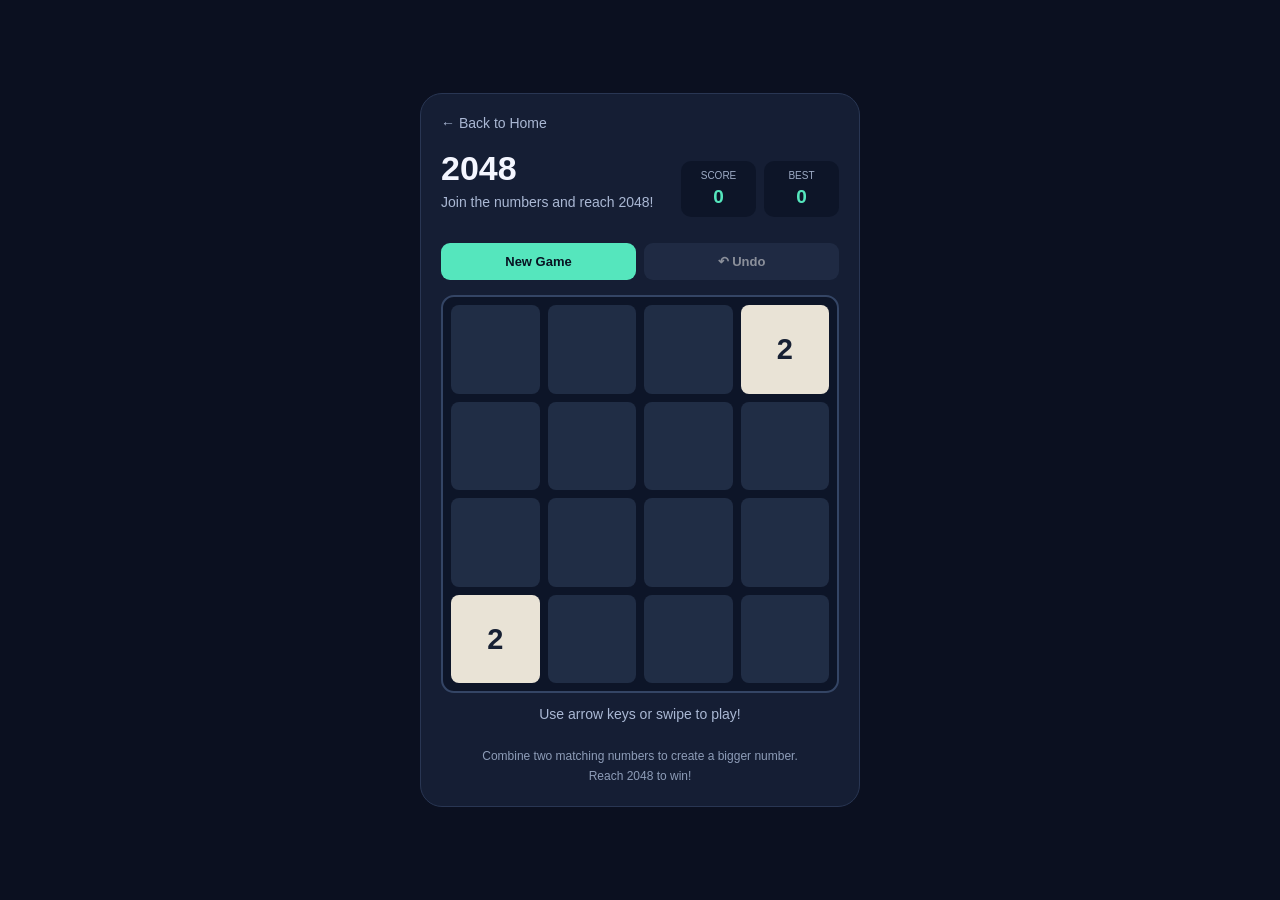
==== games/2048.html @ 8d115e13 "Add files via upload" ====
<!DOCTYPE html>
<html lang="en">
<head>
<meta charset="UTF-8">
<meta name="viewport" content="width=device-width, initial-scale=1.0">
<meta name="theme-color" content="#0b1020">
<title>2048 Game - Mini Games BD</title>

<style>
*{margin:0;padding:0;box-sizing:border-box}

body{
  font-family:Arial,sans-serif;
  background:#0b1020;
  color:#f4f6ff;
  min-height:100vh;
  display:flex;
  justify-content:center;
  align-items:center;
  padding:16px;
}

.game{
  width:100%;
  max-width:440px;
  background:#151e34;
  border:1px solid #293653;
  border-radius:22px;
  padding:20px;
}

.back{
  display:inline-block;
  color:#aab8d4;
  text-decoration:none;
  margin-bottom:18px;
  font-size:14px;
}

h1{
  font-size:34px;
  margin-bottom:6px;
}

.subtitle{
  color:#aab8d4;
  font-size:14px;
  margin-bottom:18px;
}

.top{
  display:flex;
  justify-content:space-between;
  align-items:center;
  gap:10px;
  margin-bottom:15px;
}

.scores{
  display:flex;
  gap:8px;
}

.score-box{
  background:#0d1528;
  border-radius:10px;
  padding:9px 13px;
  min-width:75px;
  text-align:center;
}

.score-box span{
  display:block;
  font-size:10px;
  color:#9eacc6;
  margin-bottom:5px;
}

.score-box strong{
  font-size:19px;
  color:#55e6bd;
}

.actions{
  display:flex;
  gap:8px;
  margin-bottom:15px;
}

button{
  border:0;
  border-radius:9px;
  padding:11px 13px;
  font-weight:bold;
  font-size:13px;
  cursor:pointer;
}

.new{
  background:#55e6bd;
  color:#081322;
  flex:1;
}

.undo{
  background:#293753;
  color:#fff;
  flex:1;
}

.board{
  width:100%;
  aspect-ratio:1;
  background:#0d1528;
  border:2px solid #344565;
  border-radius:13px;
  padding:8px;
  display:grid;
  grid-template-columns:repeat(4,1fr);
  grid-template-rows:repeat(4,1fr);
  gap:8px;
  touch-action:none;
  user-select:none;
}

.cell{
  border-radius:8px;
  background:#202d45;
  display:flex;
  justify-content:center;
  align-items:center;
  font-size:clamp(19px,6vw,29px);
  font-weight:bold;
  color:#172033;
}

.v2{background:#e9e3d6}
.v4{background:#e8d6ad}
.v8{background:#f3ae72;color:#fff}
.v16{background:#f18c60;color:#fff}
.v32{background:#ed765b;color:#fff}
.v64{background:#e95a48;color:#fff}
.v128{background:#e9ce63;color:#fff;font-size:clamp(16px,5vw,25px)}
.v256{background:#dfc34b;color:#fff;font-size:clamp(16px,5vw,25px)}
.v512{background:#d6b73a;color:#fff;font-size:clamp(16px,5vw,25px)}
.v1024{background:#c5a52d;color:#fff;font-size:clamp(13px,4vw,21px)}
.v2048{background:#55e6bd;color:#081322;font-size:clamp(13px,4vw,21px)}
.high{background:#a78bfa;color:#fff;font-size:clamp(13px,4vw,21px)}

.message{
  min-height:42px;
  text-align:center;
  color:#aab8d4;
  font-size:14px;
  padding:13px 0 5px;
}

.message strong{
  color:#55e6bd;
}

.help{
  color:#8e9db8;
  font-size:12px;
  text-align:center;
  line-height:1.6;
  margin-top:12px;
}

@media(max-width:360px){
  .game{padding:14px}
  .board{gap:5px;padding:6px}
  .score-box{padding:8px}
}
</style>
</head>

<body>

<div class="game">

<a href="../index.html" class="back">← Back to Home</a>

<div class="top">
  <div>
    <h1>2048</h1>
    <p class="subtitle">Join the numbers and reach 2048!</p>
  </div>

  <div class="scores">
    <div class="score-box">
      <span>SCORE</span>
      <strong id="score">0</strong>
    </div>
    <div class="score-box">
      <span>BEST</span>
      <strong id="best">0</strong>
    </div>
  </div>
</div>

<div class="actions">
  <button class="new" id="newGame">New Game</button>
  <button class="undo" id="undo">↶ Undo</button>
</div>

<div class="board" id="board"></div>

<div class="message" id="message">
  Use arrow keys or swipe to play!
</div>

<p class="help">
  Combine two matching numbers to create a bigger number.<br>
  Reach 2048 to win!
</p>

</div>

<script>
const boardElement = document.getElementById("board");
const scoreElement = document.getElementById("score");
const bestElement = document.getElementById("best");
const messageElement = document.getElementById("message");
const undoButton = document.getElementById("undo");

let grid = [];
let score = 0;
let best = Number(localStorage.getItem("2048Best")) || 0;
let previous = null;
let won = false;
let gameOver = false;

bestElement.textContent = best;

function emptyGrid(){
  return Array.from({length:4},()=>[0,0,0,0]);
}

function savePrevious(){
  previous = {
    grid:grid.map(row=>[...row]),
    score:score,
    won:won,
    gameOver:gameOver
  };
  undoButton.disabled = false;
  undoButton.style.opacity = "1";
}

function addTile(){
  const empty = [];

  for(let r=0;r<4;r++){
    for(let c=0;c<4;c++){
      if(grid[r][c]===0){
        empty.push({r,c});
      }
    }
  }

  if(empty.length===0) return;

  const spot = empty[Math.floor(Math.random()*empty.length)];
  grid[spot.r][spot.c] = Math.random()<0.9 ? 2 : 4;
}

function render(){
  boardElement.innerHTML = "";

  for(let r=0;r<4;r++){
    for(let c=0;c<4;c++){
      const value = grid[r][c];
      const cell = document.createElement("div");

      cell.className = "cell";

      if(value){
        cell.textContent = value;

        if(value<=2048){
          cell.classList.add("v"+value);
        }else{
          cell.classList.add("high");
        }
      }

      boardElement.appendChild(cell);
    }
  }

  scoreElement.textContent = score;
  bestElement.textContent = best;
}

function slide(row){
  let arr = row.filter(value=>value!==0);

  for(let i=0;i<arr.length-1;i++){
    if(arr[i]===arr[i+1]){
      arr[i]*=2;
      score+=arr[i];
      arr.splice(i+1,1);
    }
  }

  while(arr.length<4){
    arr.push(0);
  }

  return arr;
}

function move(direction){
  if(gameOver) return;

  const oldGrid = JSON.stringify(grid);
  const oldScore = score;

  let newGrid = emptyGrid();

  for(let i=0;i<4;i++){
    let row = [];

    if(direction==="left"){
      row = [...grid[i]];
      newGrid[i] = slide(row);
    }

    if(direction==="right"){
      row = [...grid[i]].reverse();
      newGrid[i] = slide(row).reverse();
    }

    if(direction==="up"){
      row = grid.map(r=>r[i]);
      const result = slide(row);
      for(let j=0;j<4;j++) newGrid[j][i] = result[j];
    }

    if(direction==="down"){
      row = grid.map(r=>r[i]).reverse();
      const result = slide(row).reverse();
      for(let j=0;j<4;j++) newGrid[j][i] = result[j];
    }
  }

  if(JSON.stringify(newGrid)===oldGrid){
    return;
  }

  savePrevious();
  grid = newGrid;

  addTile();

  if(score>best){
    best = score;
    localStorage.setItem("2048Best",best);
  }

  render();
  checkGame();
}

function checkGame(){
  if(!won && grid.some(row=>row.includes(2048))){
    won = true;
    messageElement.innerHTML = "<strong>🎉 You reached 2048! You win!</strong>";
    return;
  }

  if(!canMove()){
    gameOver = true;
    messageElement.innerHTML = "<strong>Game Over!</strong> Final score: "+score;
    return;
  }

  messageElement.textContent = won
    ? "2048 reached! Keep playing!"
    : "Keep going! Make bigger numbers.";
}

function canMove(){
  for(let r=0;r<4;r++){
    for(let c=0;c<4;c++){
      if(grid[r][c]===0) return true;

      if(c<3 && grid[r][c]===grid[r][c+1]) return true;
      if(r<3 && grid[r][c]===grid[r+1][c]) return true;
    }
  }
  return false;
}

function newGame(){
  grid = emptyGrid();
  score = 0;
  previous = null;
  won = false;
  gameOver = false;

  addTile();
  addTile();

  undoButton.disabled = true;
  undoButton.style.opacity = "0.5";

  messageElement.textContent = "Use arrow keys or swipe to play!";

  render();
}

function undo(){
  if(!previous) return;

  grid = previous.grid.map(row=>[...row]);
  score = previous.score;
  won = previous.won;
  gameOver = previous.gameOver;

  previous = null;
  undoButton.disabled = true;
  undoButton.style.opacity = "0.5";

  messageElement.textContent = "Last move undone!";
  render();
}

document.addEventListener("keydown",e=>{
  const keys = {
    ArrowLeft:"left",
    ArrowRight:"right",
    ArrowUp:"up",
    ArrowDown:"down"
  };

  if(keys[e.key]){
    e.preventDefault();
    move(keys[e.key]);
  }
});

let startX = 0;
let startY = 0;

boardElement.addEventListener("touchstart",e=>{
  const touch = e.changedTouches[0];
  startX = touch.clientX;
  startY = touch.clientY;
},{passive:true});

boardElement.addEventListener("touchend",e=>{
  const touch = e.changedTouches[0];

  const dx = touch.clientX-startX;
  const dy = touch.clientY-startY;

  if(Math.max(Math.abs(dx),Math.abs(dy))<25) return;

  if(Math.abs(dx)>Math.abs(dy)){
    move(dx>0?"right":"left");
  }else{
    move(dy>0?"down":"up");
  }
},{passive:true});

document.getElementById("newGame").addEventListener("click",newGame);
undoButton.addEventListener("click",undo);

newGame();
</script>

</body>
</html>
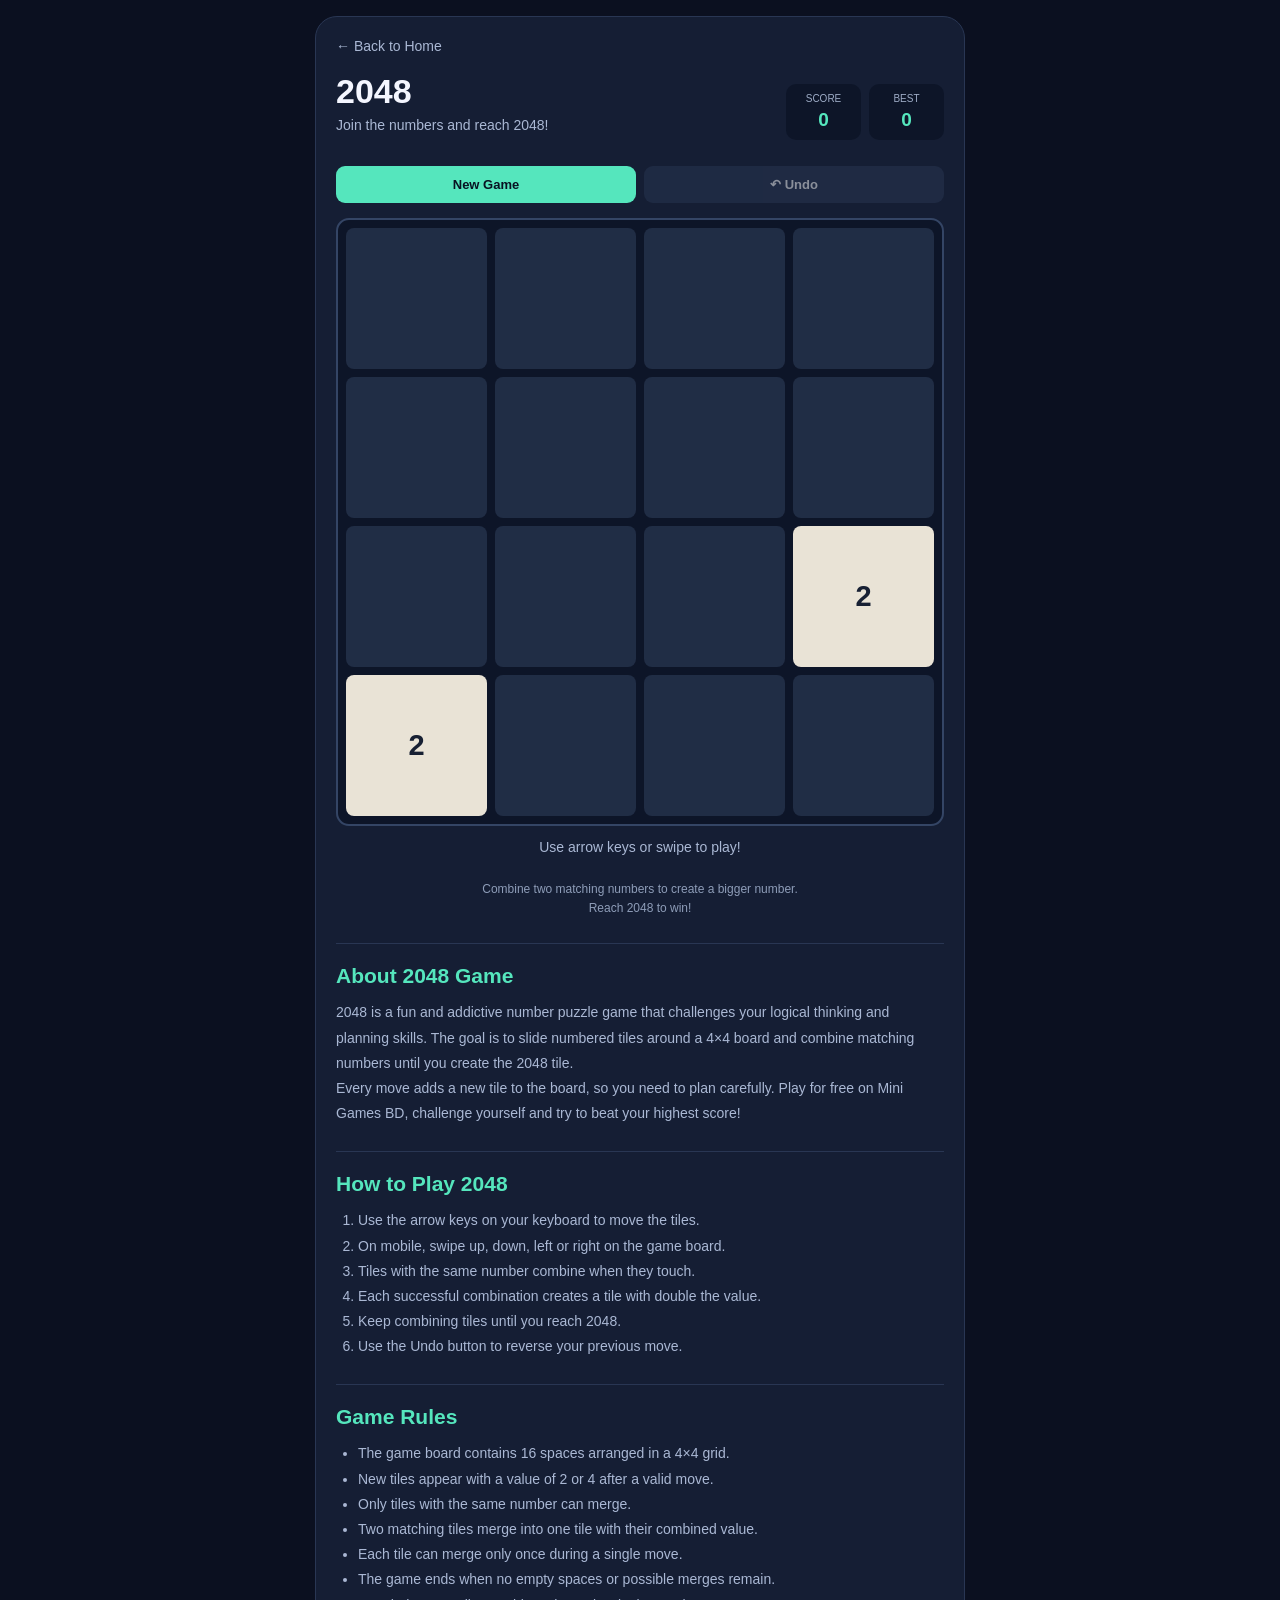
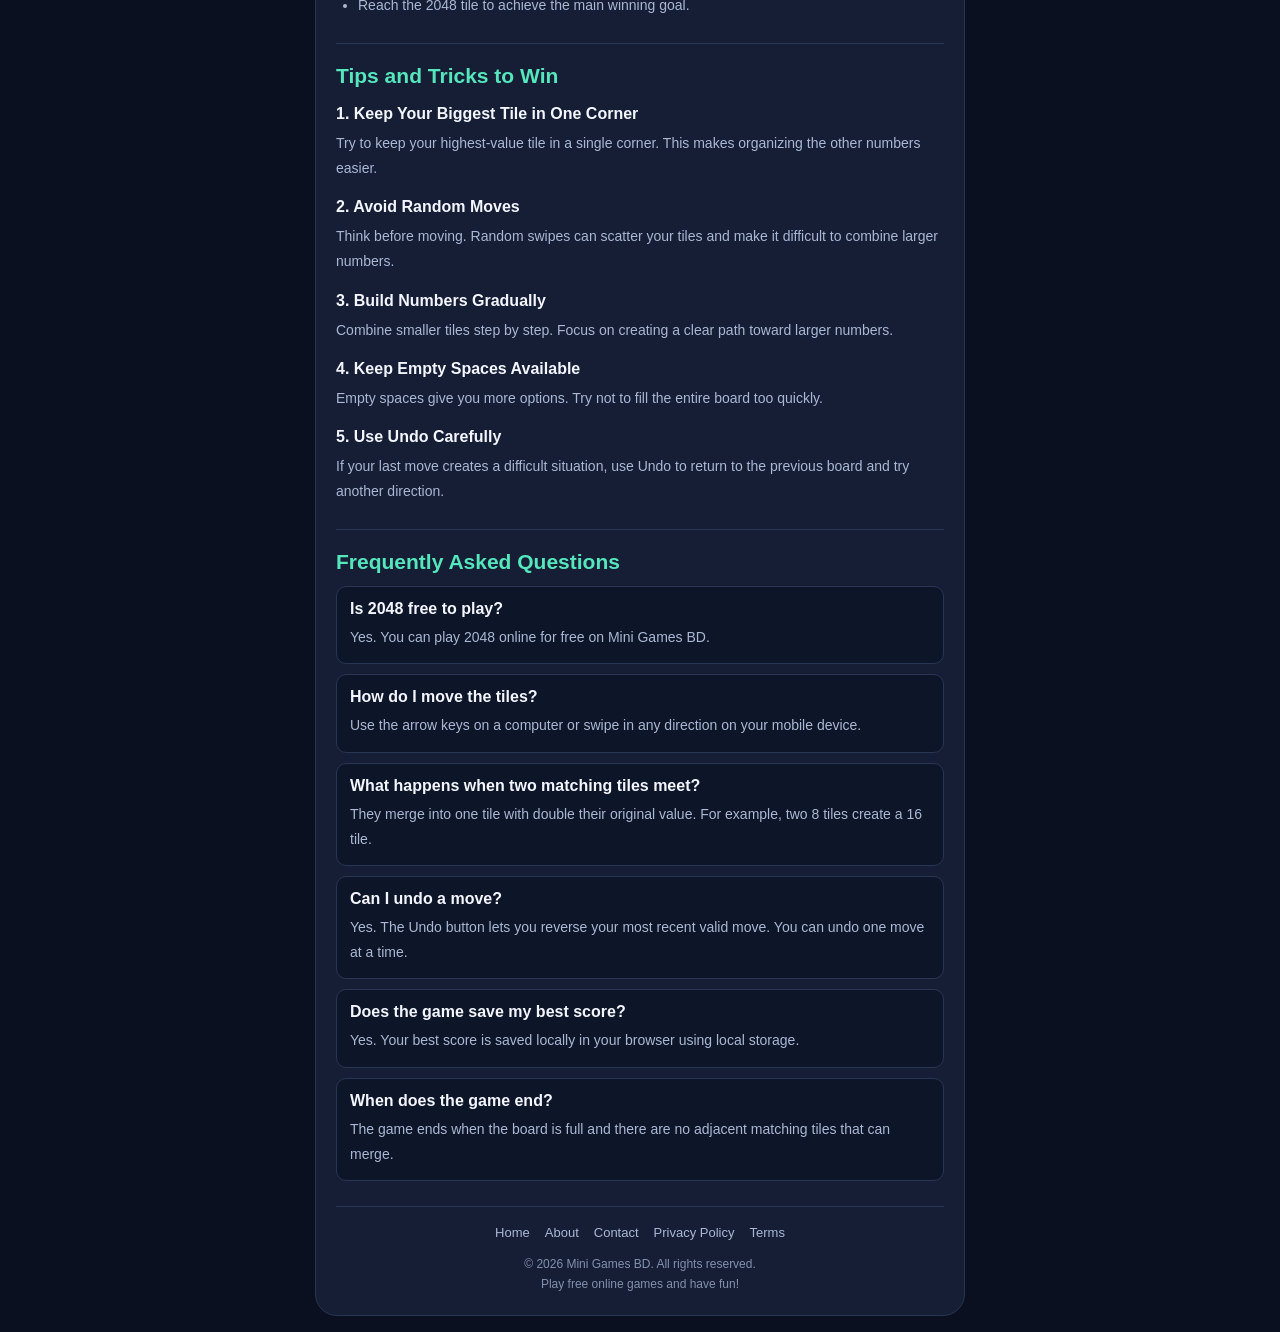
==== commit 26954ede: "Update 2048.html" ====
--- a/games/2048.html
+++ b/games/2048.html
@@ -5,7 +5,11 @@
 <meta charset="UTF-8">
 <meta name="viewport" content="width=device-width, initial-scale=1.0">
 <meta name="theme-color" content="#0b1020">
-<title>2048 Game - Mini Games BD</title>
+<meta name="description" content="Play 2048 Game online for free at Mini Games BD. Combine matching number tiles, beat your high score and reach the 2048 tile.">
+<meta name="keywords" content="2048 game, play 2048 online, free 2048 puzzle, number puzzle game, brain game, Mini Games BD">
+<meta name="robots" content="index, follow">
+<link rel="canonical" href="https://jmd342104-stack.github.io/MiniGamesBD/games/2048.html">
+<title>2048 Game Online - Play Free Number Puzzle | Mini Games BD</title>
 
 <style>
 *{margin:0;padding:0;box-sizing:border-box}
@@ -17,13 +21,13 @@
   min-height:100vh;
   display:flex;
   justify-content:center;
-  align-items:center;
+  align-items:flex-start;
   padding:16px;
 }
 
 .game{
   width:100%;
-  max-width:440px;
+  max-width:650px;
   background:#151e34;
   border:1px solid #293653;
   border-radius:22px;
@@ -37,6 +41,8 @@
   margin-bottom:18px;
   font-size:14px;
 }
+
+.back:hover,.footer a:hover{color:#55e6bd}
 
 h1{
   font-size:34px;
@@ -97,6 +103,11 @@
   cursor:pointer;
 }
 
+button:focus-visible,a:focus-visible{
+  outline:2px solid #55e6bd;
+  outline-offset:3px;
+}
+
 .new{
   background:#55e6bd;
   color:#081322;
@@ -107,6 +118,10 @@
   background:#293753;
   color:#fff;
   flex:1;
+}
+
+.undo:disabled{
+  cursor:not-allowed;
 }
 
 .board{
@@ -133,6 +148,7 @@
   font-size:clamp(19px,6vw,29px);
   font-weight:bold;
   color:#172033;
+  overflow:hidden;
 }
 
 .v2{background:#e9e3d6}
@@ -156,9 +172,7 @@
   padding:13px 0 5px;
 }
 
-.message strong{
-  color:#55e6bd;
-}
+.message strong{color:#55e6bd}
 
 .help{
   color:#8e9db8;
@@ -168,17 +182,92 @@
   margin-top:12px;
 }
 
-@media(max-width:360px){
+.content-section{
+  margin-top:25px;
+  padding-top:20px;
+  border-top:1px solid #293653;
+}
+
+.content-section h2{
+  font-size:21px;
+  margin-bottom:12px;
+  color:#55e6bd;
+}
+
+.content-section h3{
+  font-size:16px;
+  margin:17px 0 8px;
+  color:#f4f6ff;
+}
+
+.content-section p,
+.content-section li{
+  color:#aab8d4;
+  font-size:14px;
+  line-height:1.8;
+}
+
+.content-section ul,
+.content-section ol{
+  padding-left:22px;
+}
+
+.faq-item{
+  background:#0d1528;
+  border:1px solid #293653;
+  border-radius:10px;
+  padding:13px;
+  margin-top:10px;
+}
+
+.faq-item h3{
+  margin:0 0 7px;
+}
+
+.footer{
+  border-top:1px solid #293653;
+  margin-top:25px;
+  padding-top:18px;
+  text-align:center;
+}
+
+.footer p{
+  color:#8291ad;
+  font-size:12px;
+  line-height:1.7;
+}
+
+.footer-links{
+  display:flex;
+  justify-content:center;
+  flex-wrap:wrap;
+  gap:15px;
+  margin-bottom:14px;
+}
+
+.footer a{
+  color:#aab8d4;
+  text-decoration:none;
+  font-size:13px;
+}
+
+@media(max-width:420px){
   .game{padding:14px}
   .board{gap:5px;padding:6px}
-  .score-box{padding:8px}
+  .score-box{padding:8px;min-width:65px}
+  .top{gap:5px}
+  h1{font-size:29px}
+}
+
+@media(max-width:340px){
+  .top{flex-direction:column;align-items:flex-start}
 }
 </style>
 </head>
 
 <body>
 
-<div class="game">
+<main class="game">
 
 <a href="../index.html" class="back">← Back to Home</a>
 
@@ -202,12 +291,12 @@
 
 <div class="actions">
   <button class="new" id="newGame">New Game</button>
-  <button class="undo" id="undo">↶ Undo</button>
+  <button class="undo" id="undo" disabled>↶ Undo</button>
 </div>
 
-<div class="board" id="board"></div>
-
-<div class="message" id="message">
+<div class="board" id="board" aria-label="2048 game board"></div>
+
+<div class="message" id="message" aria-live="polite">
   Use arrow keys or swipe to play!
 </div>
 
@@ -216,7 +305,142 @@
   Reach 2048 to win!
 </p>
 
-</div>
+<section class="content-section">
+  <h2>About 2048 Game</h2>
+  <p>
+    2048 is a fun and addictive number puzzle game that challenges your
+    logical thinking and planning skills. The goal is to slide numbered
+    tiles around a 4×4 board and combine matching numbers until you create
+    the 2048 tile.
+  </p>
+  <p>
+    Every move adds a new tile to the board, so you need to plan carefully.
+    Play for free on Mini Games BD, challenge yourself and try to beat
+    your highest score!
+  </p>
+</section>
+
+<section class="content-section">
+  <h2>How to Play 2048</h2>
+  <ol>
+    <li>Use the arrow keys on your keyboard to move the tiles.</li>
+    <li>On mobile, swipe up, down, left or right on the game board.</li>
+    <li>Tiles with the same number combine when they touch.</li>
+    <li>Each successful combination creates a tile with double the value.</li>
+    <li>Keep combining tiles until you reach 2048.</li>
+    <li>Use the Undo button to reverse your previous move.</li>
+  </ol>
+</section>
+
+<section class="content-section">
+  <h2>Game Rules</h2>
+  <ul>
+    <li>The game board contains 16 spaces arranged in a 4×4 grid.</li>
+    <li>New tiles appear with a value of 2 or 4 after a valid move.</li>
+    <li>Only tiles with the same number can merge.</li>
+    <li>Two matching tiles merge into one tile with their combined value.</li>
+    <li>Each tile can merge only once during a single move.</li>
+    <li>The game ends when no empty spaces or possible merges remain.</li>
+    <li>Reach the 2048 tile to achieve the main winning goal.</li>
+  </ul>
+</section>
+
+<section class="content-section">
+  <h2>Tips and Tricks to Win</h2>
+
+  <h3>1. Keep Your Biggest Tile in One Corner</h3>
+  <p>
+    Try to keep your highest-value tile in a single corner. This makes
+    organizing the other numbers easier.
+  </p>
+
+  <h3>2. Avoid Random Moves</h3>
+  <p>
+    Think before moving. Random swipes can scatter your tiles and make
+    it difficult to combine larger numbers.
+  </p>
+
+  <h3>3. Build Numbers Gradually</h3>
+  <p>
+    Combine smaller tiles step by step. Focus on creating a clear path
+    toward larger numbers.
+  </p>
+
+  <h3>4. Keep Empty Spaces Available</h3>
+  <p>
+    Empty spaces give you more options. Try not to fill the entire board
+    too quickly.
+  </p>
+
+  <h3>5. Use Undo Carefully</h3>
+  <p>
+    If your last move creates a difficult situation, use Undo to return
+    to the previous board and try another direction.
+  </p>
+</section>
+
+<section class="content-section">
+  <h2>Frequently Asked Questions</h2>
+
+  <div class="faq-item">
+    <h3>Is 2048 free to play?</h3>
+    <p>Yes. You can play 2048 online for free on Mini Games BD.</p>
+  </div>
+
+  <div class="faq-item">
+    <h3>How do I move the tiles?</h3>
+    <p>
+      Use the arrow keys on a computer or swipe in any direction on
+      your mobile device.
+    </p>
+  </div>
+
+  <div class="faq-item">
+    <h3>What happens when two matching tiles meet?</h3>
+    <p>
+      They merge into one tile with double their original value.
+      For example, two 8 tiles create a 16 tile.
+    </p>
+  </div>
+
+  <div class="faq-item">
+    <h3>Can I undo a move?</h3>
+    <p>
+      Yes. The Undo button lets you reverse your most recent valid move.
+      You can undo one move at a time.
+    </p>
+  </div>
+
+  <div class="faq-item">
+    <h3>Does the game save my best score?</h3>
+    <p>
+      Yes. Your best score is saved locally in your browser using
+      local storage.
+    </p>
+  </div>
+
+  <div class="faq-item">
+    <h3>When does the game end?</h3>
+    <p>
+      The game ends when the board is full and there are no adjacent
+      matching tiles that can merge.
+    </p>
+  </div>
+</section>
+
+<footer class="footer">
+  <nav class="footer-links">
+    <a href="../index.html">Home</a>
+    <a href="../about.html">About</a>
+    <a href="../contact.html">Contact</a>
+    <a href="../privacy.html">Privacy Policy</a>
+    <a href="../terms.html">Terms</a>
+  </nav>
+  <p>© <span id="year"></span> Mini Games BD. All rights reserved.</p>
+  <p>Play free online games and have fun!</p>
+</footer>
+
+</main>
 
 <script>
 const boardElement = document.getElementById("board");
@@ -233,6 +457,7 @@
 let gameOver = false;
 
 bestElement.textContent = best;
+document.getElementById("year").textContent = new Date().getFullYear();
 
 function emptyGrid(){
   return Array.from({length:4},()=>[0,0,0,0]);
@@ -245,6 +470,7 @@
     won:won,
     gameOver:gameOver
   };
+
   undoButton.disabled = false;
   undoButton.style.opacity = "1";
 }
@@ -275,6 +501,7 @@
       const cell = document.createElement("div");
 
       cell.className = "cell";
+      cell.setAttribute("aria-label",value ? value.toString() : "Empty");
 
       if(value){
         cell.textContent = value;
@@ -391,6 +618,7 @@
       if(r<3 && grid[r][c]===grid[r+1][c]) return true;
     }
   }
+
   return false;
 }
 
